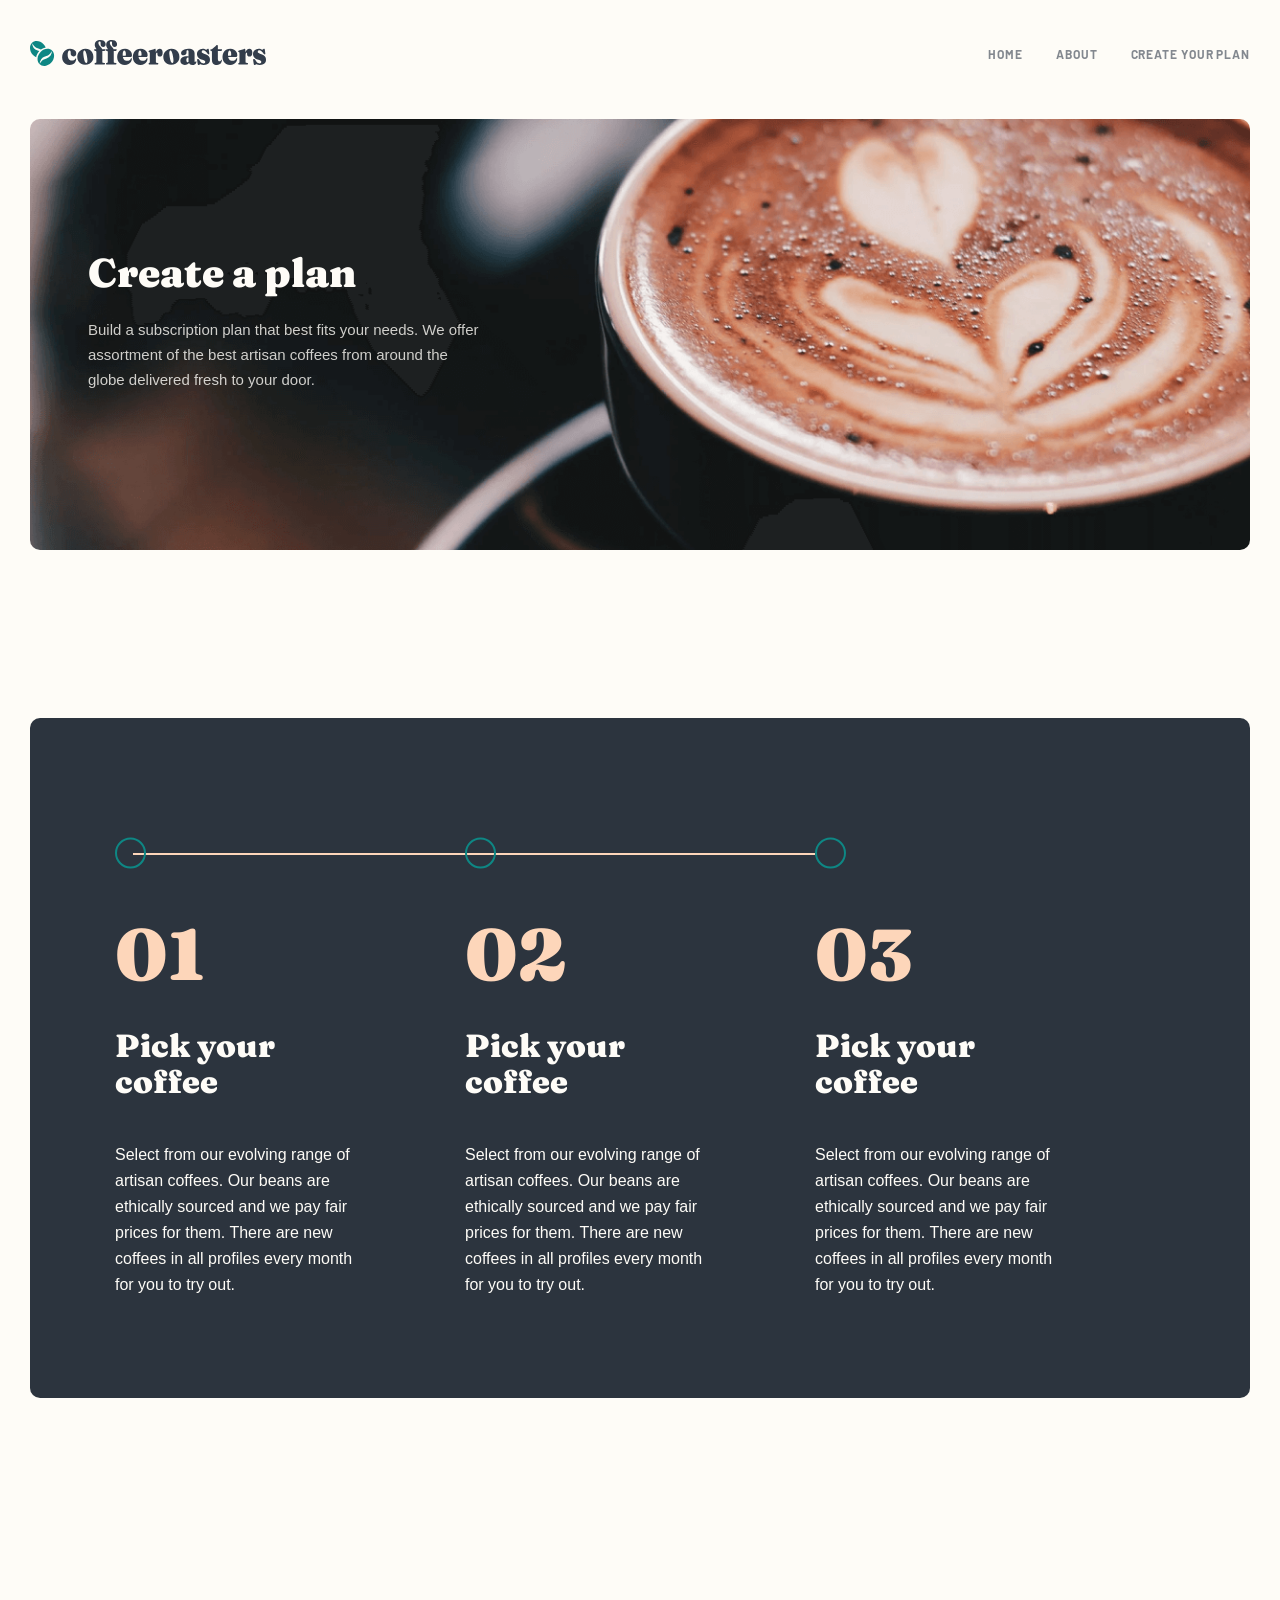
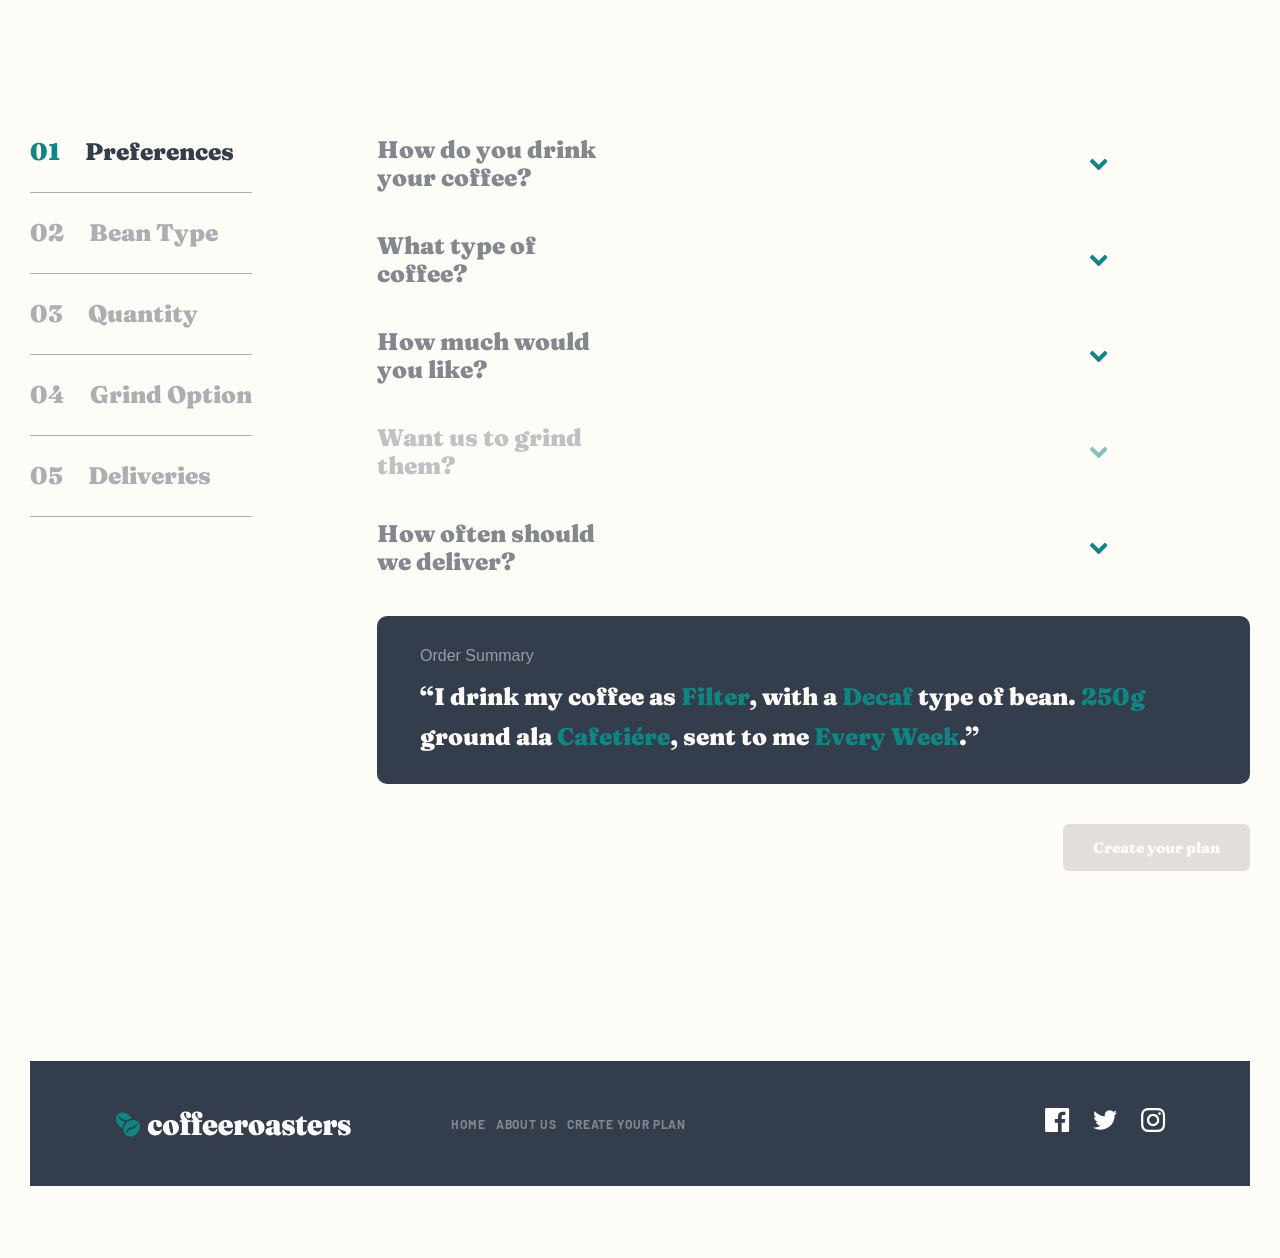
==== plan.html @ 24f2bb5c "coffee-roaster finished" ====
<!DOCTYPE html>
<html class="page" lang="en">

<head>
  <meta charset="UTF-8">
  <meta http-equiv="X-UA-Compatible" content="IE=edge">
  <meta name="viewport" content="width=device-width, initial-scale=1.0">
  <title>Create your plan | CoffeRoaster</title>
  <link rel="stylesheet" href="css/normalize.min.css">
  <link rel="stylesheet" href="css/styles.css">
</head>

<body class="page__body">
  <div class="page__container container">

    <!-- SITE-HEADER -->
    <header class="site-header">
      <a class="logo" href="index.html">
        <img class="logo__img" src="img/logo.svg" alt="logo of company" width="163" height="18">
      </a>
      <button class="site-header__toggler js-site-header-toggler" type="button" aria-label="navbar toggler"></button>
      <nav class="sitenav">
        <ul class="sitenav__list">
          <li class="sitenav__item">
            <a class="sitenav__link" href="index.html">home</a>
          </li>
          <li class="sitenav__item">
            <a class="sitenav__link" href="about.html">about</a>
          </li>
          <li class="sitenav__item">
            <a class="sitenav__link" href="plan.html">create your plan</a>
          </li>
        </ul>
      </nav>
    </header>

    <main class="site-content">
      <!-- HERO SECTION -->
      <div class="hero plan-hero">
        <div class="hero__inner plan-hero__inner">
          <h1 class="hero__heading ">Create a plan</h1>
          <p class="hero__info">Build a subscription plan that best fits your needs. We offer assortment of the best artisan coffees from around the globe delivered fresh to your door.</p>
        </div>
      </div>
      <!-- WORK PROCESS -->
      <div class="work-process work-process__plan">
        <ul class="work-process__list work-process__list--plan">
          <li class="work-process__item step-process work-process__plan--item">
            <div class="step-process__box">
              <h3 class="step-process__heading work-process__plan--heading">Pick your <br class="step-process__br"> coffee</h3>
              <p class="step-process__info work-process__plan--info">Select from our evolving range of artisan coffees.
                Our beans are ethically sourced and we pay fair prices for them. There are new coffees in all profiles
                every month for you to try out.</p>
            </div>
          </li>
          <li class="work-process__item step-process work-process__plan--item">
            <div class="step-process__box">
              <h3 class="step-process__heading work-process__plan--heading ">Pick your <br class="step-process__br"> coffee</h3>
              <p class="step-process__info work-process__plan--info">Select from our evolving range of artisan coffees. Our
                beans are ethically sourced and we pay fair prices for them. There are new coffees in all profiles every
                month for you to try out.</p>
            </div>
          </li>
          <li class="work-process__item step-process work-process__plan--item">
            <div class="step-process__box">
              <h3 class="step-process__heading work-process__plan--heading">Pick your <br class="step-process__br"> coffee</h3>
              <p class="step-process__info work-process__plan--info">Select from our evolving range of artisan coffees. Our
                beans are ethically sourced and we pay fair prices for them. There are new coffees in all profiles every
                month for you to try out.</p>
            </div>
          </li>
        </ul>
      </div>

      <!-- SECTION ORDER -->
      <section class="order">
        <h2 class="visually-hidden">Order coffee</h2>
        <section class="order-nav">
          <ol class="order-nav__list">
            <li class="order-nav__item order-nav__item--active">
              <a class="order-nav__link " href="#">Preferences</a>
            </li>
            <li class="order-nav__item ">
              <a class="order-nav__link" href="#">Bean Type</a>
            </li>
            <li class="order-nav__item ">
              <a class="order-nav__link" href="#">Quantity</a>
            </li>
            <li class="order-nav__item ">
              <a class="order-nav__link" href="#">Grind Option</a>
            </li>
            <li class="order-nav__item ">
              <a class="order-nav__link" href="#">Deliveries</a>
            </li>
          </ol>
        </section>
          <!-- FORM ORDER -->
          <form class="order-form " action="https://echo.htmlacademy.ru" method="POST">
            <!-- order section input radio -->
            <section class="order-section ">
              <div class="order-section-top">
                <h3 class="order-section__heading">How do you drink your coffee?</h3>
                <button class="order-section-toggler " type="button"></button>
              </div>
              <ul class="order-section__list">
                <li class="order-section__item">
                  <label class="order-section__label order__label">
                    <input class="order__input visually-hidden" type="radio" name="How do you drink your coffee?"
                      value="capsule" required>
                    <span class="order__span-control">
                      <span class="order-input__type">Capsule</span>
                      <span class="order-input__type--content">Compatible with Nespresso systems and similar
                        brewers</span>
                    </span>
                  </label>
                </li>

                <li class="order-section__item">
                  <label class="order-section__label order__label">
                    <input class="order__input visually-hidden" type="radio" name="How do you drink your coffee?"
                      value="capsule" required>
                    <span class="order__span-control">
                      <span class="order-input__type">Filter</span>
                      <span class="order-input__type--content">For pour over or drip methods like Aeropress Chemex, and
                        V60</span>
                    </span>
                  </label>
                </li>

                <li class="order-section__item">
                  <label class="order-section__label order__label">
                    <input class="order__input visually-hidden" type="radio" name="How do you drink your coffee?"
                      value="capsule" required>
                    <span class="order__span-control">
                      <span class="order-input__type">Espresso</span>
                      <span class="order-input__type--content">Dense and finely ground beans for an intense, flavorful
                        experience</span>
                    </span>
                  </label>
                </li>
              </ul>
            </section>

            <!-- order section input radio -->
            <section class="order-section js-order-section--active">
              <div class="order-section-top">
                <h3 class="order-section__heading">What type of coffee?</h3>
                <button class="order-section-toggler js-order-section-toggler" type="button"></button>
              </div>
              <ul class="order-section__list">
                <li class="order-section__item">
                  <label class="order-section__label order__label">
                    <input class="order__input visually-hidden" type="radio" name="What type of coffee?"
                      value="single Origin" required>
                    <span class="order__span-control">
                      <span class="order-input__type">Single Origin</span>
                      <span class="order-input__type--content">Distinct, high quality coffee from a specific
                        family-owned farm</span>
                    </span>
                  </label>
                </li>

                <li class="order-section__item">
                  <label class="order-section__label order__label">
                    <input class="order__input visually-hidden" type="radio" name="What type of coffee?"
                      value="single Origin" required>
                    <span class="order__span-control">
                      <span class="order-input__type">Decaf</span>
                      <span class="order-input__type--content">Just like regular coffee, except the caffeine has been
                        removed</span>
                    </span>
                  </label>
                </li>

                <li class="order-section__item">
                  <label class="order-section__label order__label">
                    <input class="order__input visually-hidden" type="radio" name="What type of coffee?"
                      value="single Origin" required>
                    <span class="order__span-control">
                      <span class="order-input__type">Blended</span>
                      <span class="order-input__type--content">Combination of two or three dark roasted beans of organic
                        coffees</span>
                    </span>
                  </label>
                </li>
              </ul>
            </section>

            <!-- order section input radio -->
            <section class="order-section js-order-section--active">
              <div class="order-section-top">
                <h3 class="order-section__heading">How much would you like?</h3>
                <button class="order-section-toggler js-order-section-toggler" type="button"></button>
              </div>
              <ul class="order-section__list">
                <li class="order-section__item">
                  <label class="order-section__label order__label">
                    <input class="order__input visually-hidden" type="radio" name="How much would you like?"
                      value="250g" required>
                    <span class="order__span-control">
                      <span class="order-input__type">250g</span>
                      <span class="order-input__type--content">Perfect for the solo drinker. Yields about 12 delicious
                        cups.</span>
                    </span>
                  </label>
                </li>

                <li class="order-section__item">
                  <label class="order-section__label order__label">
                    <input class="order__input visually-hidden" type="radio" name="How much would you like?"
                      value="500g" required>
                    <span class="order__span-control">
                      <span class="order-input__type">500g</span>
                      <span class="order-input__type--content">Perfect option for a couple. Yields about 40 delectable
                        cups.</span>
                    </span>
                  </label>
                </li>

                <li class="order-section__item">
                  <label class="order-section__label order__label">
                    <input class="order__input visually-hidden" type="radio" name="How much would you like?"
                      value="1000g" required>
                    <span class="order__span-control">
                      <span class="order-input__type">1000g</span>
                      <span class="order-input__type--content">Perfect for offices and events. Yields about 90
                        delightful cups.</span>
                    </span>
                  </label>
                </li>
              </ul>
            </section>
            <!-- order section input radio -->
            <section class="order-section order-section-disabled js-order-section--active">
              <div class="order-section-top">
                <h3 class="order-section__heading">Want us to grind them?</h3>
                <button class="order-section-toggler js-order-section-toggler" type="button" disabled></button>
              </div>
              <ul class="order-section__list">
                <li class="order-section__item">
                  <label class="order-section__label order__label">
                    <input class="order__input visually-hidden" type="radio" name="Want us to grind them?"
                      value="Wholebean" =>
                    <span class="order__span-control">
                      <span class="order-input__type">Wholebean</span>
                      <span class="order-input__type--content">Best choice if you cherish the full sensory
                        experience</span>
                    </span>
                  </label>
                </li>

                <li class="order-section__item">
                  <label class="order-section__label order__label">
                    <input class="order__input visually-hidden" type="radio" name="Want us to grind them?"
                      value="Filter" >
                    <span class="order__span-control">
                      <span class="order-input__type">Filter</span>
                      <span class="order-input__type--content">For drip or pour-over coffee methods such as V60 or
                        Aeropress.</span>
                    </span>
                  </label>
                </li>

                <li class="order-section__item">
                  <label class="order-section__label order__label">
                    <input class="order__input visually-hidden" type="radio" name="Want us to grind them?"
                      value="Cafetiére" >
                    <span class="order__span-control">
                      <span class="order-input__type">Cafetiére</span>
                      <span class="order-input__type--content">Course ground beans specially suited for french press
                        coffee</span>
                    </span>
                  </label>
                </li>
              </ul>
            </section>

            <!-- order section input radio -->
            <section class="order-section js-order-section--active">
              <div class="order-section-top">
                <h3 class="order-section__heading">How often should we deliver?</h3>
                <button class="order-section-toggler js-order-section-toggler" type="button"></button>
              </div>
              <ul class="order-section__list">
                <li class="order-section__item">
                  <label class="order-section__label order__label">
                    <input class="order__input visually-hidden" type="radio" name="How often should deliver?"
                      value="Every week" required>
                    <span class="order__span-control">
                      <span class="order-input__type">Every week</span>
                      <span class="order-input__type--content">$7.20 per shipment. Includes free first-class
                        shipping.</span>
                    </span>
                  </label>
                </li>

                <li class="order-section__item">
                  <label class="order-section__label order__label">
                    <input class="order__input visually-hidden" type="radio" name="How often should deliver?"
                      value="Every 2 weeks" required>
                    <span class="order__span-control">
                      <span class="order-input__type">Every 2 weeks</span>
                      <span class="order-input__type--content">$9.60 per shipment. Includes free priority
                        shipping.</span>
                    </span>
                  </label>
                </li>

                <li class="order-section__item">
                  <label class="order-section__label order__label">
                    <input class="order__input visually-hidden" type="radio" name="How often should deliver?"
                      value="Every month" required>
                    <span class="order__span-control">
                      <span class="order-input__type">Every month</span>
                      <span class="order-input__type--content">$12.00 per shipment. Includes free priority
                        shipping.</span>
                    </span>
                  </label>
                </li>
              </ul>
            </section>

            <div class="order-summary">
              <p class="order-summarry-text">Order Summary</p>
              <q class="order-summary__content">I drink my coffee as <span>Filter</span>, with a <span>Decaf</span> type
                of bean. <span>250g</span> ground ala <span>Cafetiére</span>, sent to me <span>Every Week</span>.</q>
            </div>

            <div class="order-submit-box">
              <button class="btn btn--primary" type="submit">Create your plan</button>
            </div>
          </form>


      </section>

    </main>

    <!-- FOOTER -->
    <footer class="footer">
      <div class="footer__wrapper">
        <a href="index.html" class="footer__logo logo">
          <img class="logo__img" src="img/logo-white.svg" width="217" height="24" alt="logo of company">
        </a>
        <ul class="footer__list">
          <li class="footer__item">
            <a class="footer__link" href="index.html">home</a>
          </li>
          <li class="footer__item">
            <a class="footer__link" href="about.html">about us</a>
          </li>
          <li class="footer__item">
            <a class="footer__link" href="plan.html">create your plan</a>
          </li>
        </ul>

        <ul class="sc sc__list">
          <li class="sc__item">
            <a class="sc__link sc--facebook" href="#" target="_blank">
              <svg width="25" height="24" fill="currentColor" xmlns="http://www.w3.org/2000/svg">
                <path
                d="M22.7752 0h-21.35C.6932 0 .1002.593.1002 1.325v21.351c0 .731.593 1.324 1.325 1.324h11.495v-9.294h-3.128v-3.622h3.128V8.413c0-3.1 1.893-4.788 4.659-4.788 1.325 0 2.463.099 2.795.143v3.24l-1.918.001c-1.504 0-1.795.715-1.795 1.763v2.313h3.587l-.467 3.622h-3.12V24h6.116c.73 0 1.323-.593 1.323-1.325V1.325c0-.732-.593-1.325-1.325-1.325z" />
              </svg>
            </a>
          </li>
          <li class="sc__item">
            <a class="sc__link sc--twitter" href="#" target="_blank">
              <svg width="25" height="20" fill="currentColor" xmlns="http://www.w3.org/2000/svg">
                <path
                d="M24.1002 2.557c-.883.392-1.832.656-2.828.775 1.017-.609 1.798-1.574 2.165-2.724-.951.564-2.005.974-3.127 1.195a4.9156 4.9156 0 00-3.594-1.555c-3.179 0-5.515 2.966-4.797 6.045-4.091-.205-7.719-2.165-10.148-5.144-1.29 2.213-.669 5.108 1.523 6.574a4.903 4.903 0 01-2.229-.616c-.054 2.281 1.581 4.415 3.949 4.89-.693.188-1.452.232-2.224.084.626 1.956 2.444 3.379 4.6 3.419-2.07 1.623-4.678 2.348-7.29 2.04 2.179 1.397 4.768 2.212 7.548 2.212 9.142 0 14.307-7.721 13.995-14.646.962-.695 1.797-1.562 2.457-2.549z" />
              </svg>
            </a>
          </li>
          <li class="sc__item">
            <a class="sc__link sc--instagram" href="#" target="_blank">
              <svg width="25" height="24" fill="currentColor" xmlns="http://www.w3.org/2000/svg">
                <path fill-rule="evenodd" clip-rule="evenodd"
                d="M12.1002 0c-3.259 0-3.667.014-4.947.072-4.358.2-6.78 2.618-6.98 6.98C.1142 8.333.1002 8.741.1002 12c0 3.259.014 3.668.072 4.948.2 4.358 2.618 6.78 6.98 6.98 1.281.058 1.689.072 4.948.072 3.259 0 3.668-.014 4.948-.072 4.354-.2 6.782-2.618 6.979-6.98.059-1.28.073-1.689.073-4.948 0-3.259-.014-3.667-.072-4.947-.196-4.354-2.617-6.78-6.979-6.98-1.281-.059-1.69-.073-4.949-.073zm0 2.163c3.204 0 3.584.012 4.85.07 3.252.148 4.771 1.691 4.919 4.919.058 1.265.069 1.645.069 4.849 0 3.205-.012 3.584-.069 4.849-.149 3.225-1.664 4.771-4.919 4.919-1.266.058-1.644.07-4.85.07-3.204 0-3.584-.012-4.849-.07-3.26-.149-4.771-1.699-4.919-4.92-.058-1.265-.07-1.644-.07-4.849 0-3.204.013-3.583.07-4.849.149-3.227 1.664-4.771 4.919-4.919 1.266-.057 1.645-.069 4.849-.069zM5.9382 12c0-3.403 2.759-6.162 6.162-6.162s6.162 2.759 6.162 6.162c0 3.404-2.759 6.163-6.162 6.163s-6.162-2.76-6.162-6.163zm6.162 4c-2.209 0-4-1.79-4-4 0-2.209 1.791-4 4-4s4 1.791 4 4c0 2.21-1.791 4-4 4zm4.965-10.405c0-.795.645-1.44 1.441-1.44.795 0 1.439.645 1.439 1.44 0 .795-.644 1.44-1.439 1.44-.796 0-1.441-.645-1.441-1.44z" />
              </svg>
            </a>
          </li>
        </ul>

      </div>
    </footer>
  </div>

  <script src="js/main.js"></script>
</body>

</html>
---- css/styles.css ----
:root {
  --dark-cyan: #0E8784;
  --dark-grey-blue: #333D4B;
  --pale-orange: #FDD6BA;
  --light-grey-bg: #FEFCF7;
  --grey: #83888F;
  --main-font: "Barlow", "Arial", sans-serif;
  --secondary-font: "Fraunces", "Times New Roman", serif;
}

/* FONTS */
@font-face {
  font-family: "Barlow";
  src: url("../fonts/Barlow-Regular.woff2") format("woff2"),
  url("../fonts/Barlow-Regular.woff") format("woff");
  font-weight: normal;
  font-style: normal;
  font-display: swap;
}

@font-face {
  font-family: "Fraunces";
  src: url("../fonts/Fraunces9pt-Black.woff2") format("woff2"),
  url("../fonts/Fraunces9pt-Black.woff") format("woff");
  font-weight: 900;
  font-style: normal;
  font-display: swap;
}

@font-face {
  font-family: "Barlow";
  src: url("../fonts/Barlow-Bold.woff2") format("woff2"),
  url("../fonts/Barlow-Bold.woff") format("woff");
  font-weight: bold;
  font-style: normal;
  font-display: swap;
}

/* GENERAL */
html {
  box-sizing: border-box;
  height: 100%;
  scroll-behavior: smooth;
}

/* PAGE */

.page__container{
  flex-grow: 1;
  display: flex;
  flex-direction: column;
}


*,
*::before,
*::after {
  box-sizing: inherit;
}

body {
  display: flex;
  flex-direction: column;
  height: 100%;
  padding: 0;
  margin: 0;
  font-size: 15px;
  line-height: 25px;
  font-family: "Arial", sans-serif;
  background-color: var(--light-grey-bg);
}

img {
  max-width: 100%;
  height: auto;
}

.visually-hidden {
  position: absolute;
  width: 1px;
  height: 1px;
  margin: -1px;
  border: 0;
  padding: 0;
  clip: rect(0 0 0 0);
  overflow: hidden;
}


/* REUSABLE */
.btn {
  display: inline-block;
  padding: 15px 30px;
  border-radius: 6px;
  text-decoration: none;
  font-family: var(--secondary-font);
  transition: background-color 0.3s ease, opacity 0.3s ease;
  white-space: nowrap;
  border: none;
}

.btn--primary {
  background-color: var(--dark-cyan);
  color: var(--light-grey-bg);
}

.btn--primary:hover {
  background-color: #66D2CF;
}

.btn--primary:active {
  opacity: 0.6;
}

.btn--disabled {
  background-color: #E2DEDB;
}


/* CONTAINER */
.container {
  width: 100%;
  max-width: 1340px;
  padding-left: 24px;
  padding-right: 24px;
  margin-left: auto;
  margin-right: auto;

}

/* SITE-HEADER */
.site-header {
  position: relative;
  padding-top: 32px;
  padding-bottom: 40px;
  display: flex;
  justify-content: space-between;
}

.logo {
  display: inline-block;
  text-decoration: none;
  transition: opacity 0.3s ease;
  cursor: pointer;
}

.logo:hover{
  opacity: 0.8;
}

.logo:active{
  opacity: 0.6;
}

.logo__img {
  display: block;
}

.site-header__toggler {
  width: 16px;
  height: 15px;
  border: none;
  padding: 0;
  cursor: pointer;
  background-position: center center;
  background-color: transparent;
  background-image: url("../img/navbar-icon.svg");
  background-repeat: no-repeat;
}

.sitenav {
  position: absolute;
  top: 100%;
  left: -24px;
  right: -24px;
  height: calc(100vh - 90px);
  padding: 40px 24px;
  text-align: center;
  transform: translateY(-1200px);
  background-image: linear-gradient(0deg, rgba(254, 252, 247, 0.504981) 0%, #FEFCF7 55.94%);
  font-family: var(--secondary-font);
  transition: transform 0.6s ease;
  overflow: auto;
}

.site-header--open .site-header__toggler {
  background-image: url("../img/cancel-nav-icon.svg");
  background-repeat: no-repeat;
}

.site-header--open .sitenav {
  transform: translateY(0);
}

.sitenav__list {
  margin: 0;
  padding: 0;
  list-style: none;
}

.sitenav__item:not(:last-child) {
  margin-bottom: 32px;
}

.sitenav__link {
  text-decoration: none;
  text-transform: capitalize;
  color: var(--dark-grey-blue);
  transition: color 0.3s ease, opacity 0.3s ease;
}

.sitenav__link:hover{
  color: var(--dark-grey-blue);
}

.sitenav__link:active{
  opacity: 0.6;
}

/* SITE-CONTENT */
.site-content {
  flex-grow: 1;
}



/* HERO */
.hero {
  padding: 100px 24px;
  background-repeat: no-repeat;
  background-size: cover;
  background-position: center center;
  border-radius: 10px;
  color: white;
}

.index-hero{
  background-image: url("../img/mobile-hero-bg.jpg");

}

.hero__inner {
  text-align: center;
}

.hero__heading {
  margin-top: 0;
  margin-bottom: 24px;
  font-weight: 900;
  font-size: 35px;
  line-height: 40px;
  color: var(--light-grey-bg);
  font-family: var(--secondary-font);
}

.hero__info {
  margin-bottom: 40px;
  font-weight: normal;
  font-size: 15px;
  line-height: 25px;
  text-align: center;
  color: var(--light-grey-bg);
  opacity: 0.8;
}

.hero__info{
  margin-top: 0;
  margin-bottom: 24px;
}


/* COLLECTION */

.collection{
 padding-top: 120px;
 padding-bottom: 120px;
}

.collection__heading{
  margin-top: 0;
  margin-bottom: 13px;
  font-weight: 900;
  font-size: 40px;
  line-height: 72px;
  text-align: center;
  color: var(--grey);
  background-image: linear-gradient(180deg, rgba(254, 252, 247, 0.0001) 0%, #FEFCF7 100%);
  background-color: #83888f;
  -webkit-background-clip: text;
  -webkit-text-fill-color: transparent;
  -moz-background-clip: text;
  -moz-text-fill-color: transparent;

}

.collection__list {
  margin: 0;
  padding: 0;
  list-style: none;
}

.collection__item {
  width: 282px;
  margin-left: auto;
  margin-right: auto;
  display: flex;
  flex-direction: column;
  align-items: center;
  justify-content: center;
  text-align: center;
}

.collection__item:not(:last-child){
  margin-bottom: 48px;
}

.coffee__img{
  margin-bottom: 24px;
}

.coffee__heading {
  margin-top: 0;
  margin-bottom: 16px;
  font-family: var(--secondary-font);
  color: var(--dark-grey-blue);
  font-weight: 900;
  font-size: 24px;
  line-height: 32px;
}

.coffee__info {
  margin:0;
  font-weight: normal;
  font-size: 15px;
  line-height: 25px;
}

.features {
}

.features-top {
  position: relative;
  padding: 64px 24px 24px;
  border-radius: 10px 10px 0 0;
  background-color: var(--dark-grey-blue);
  color: var(--light-grey-bg);
  text-align: center;
}

.features-top::after{
  content: '';
  position: absolute;
  top: 100%;
  left: 0;
  right: 0;
  height: 630px;
  background-color: #282F38;
  z-index: -1;
  border-radius: 0 0 10px 10px;

}

.features__heading {
  margin-top: 0;
  margin-bottom: 24px;
  font-family: var(--secondary-font);
  font-size: 28px;
  line-height: 1;


}

.features__info {
  margin-top: 0;
  margin-bottom: 0;
  font-weight: normal;
  color: var(--light-grey-bg);
}

.features__list {
  margin: 0;
  padding: 36px 24px 0;
  display: flex;
  flex-direction: column;
  list-style: none;
}

.features__item {
  border-radius: 8px;
  padding: 72px 12px 50px;
  position: relative;
  text-align: center;

}
.features__item:not(:last-child){
  margin-bottom: 24px;
}

.features__item::before{
  flex-shrink: 0;
  margin-bottom: 56px;
  content: '';
  width: 72px;
  height: 72px;
  background-repeat: no-repeat;
  display: block;
}

.features__item--quality::before {
  background-image: url("../img/feature-quality.svg");
}

.features__item--benefits::before {
  background-image: url("../img/feature-benefits.svg");
}

.features__item--shipping::before {
  background-image: url("../img/feature-shipping.svg");
}


.features__item:not(:last-child){
  margin-bottom: 24px;
}

.item-feature {
  display: flex;
  flex-direction: column;
  align-items: center;
  text-align: center;
  background-color: var(--dark-cyan);
  color: var(--light-grey-bg);
}

.item-feature__heading {
  margin-top: 0;
  margin-bottom: 24px;
  font-weight: 900;
  font-size: 24px;
  line-height: 32px;
  font-family: var(--secondary-font);
}

.item-feature__info {
  margin:0;
  padding-left: 20px;
  padding-right: 20px;
}

/* WORK PROCESS */
.work-process {
  padding-top: 120px;
  padding-bottom: 120px;
}

.work-process__heading {
  margin-top: 0;
  margin-bottom: 80px;
  font-weight: 900;
  font-size: 24px;
  line-height: 32px;
  font-family: var(--secondary-font);
  color: var(--grey);
  text-align: center;
}

.work-process__list {
  margin: 0;
  padding: 0;
  list-style: none;
  display: flex;
  flex-direction: column;
  counter-reset: steps;
}

.work-process__item {
  counter-increment: steps;
}

.work-process__item:not(:last-child) {
  margin-bottom: 56px;
}

.step-process {
  display: flex;
  flex-direction: column;
  align-items: center;
  text-align: center;
}

.step-process__box::before {
  content: '';
  display: block;
  margin-bottom: 24px;
  content: '0'counter(steps);
  font-weight: 900;
  font-size: 72px;
  line-height: 72px;
  color: var(--pale-orange);
  font-family: var(--secondary-font);
}

.step-process__heading {
  margin-top: 0;
  margin-bottom: 24px;
  font-weight: 900;
  font-size: 28px;
  line-height: 32px;
  font-family: var(--secondary-font);
  color: var(--dark-grey-blue);
}

.step-process__br {
  display: none;
}

.step-process__info {
  margin: 0;
  color: var(--dark-grey-blue);
}

.btn-work--process{
  margin-top: 64px;
}

/* FOOTER */

.footer {
  padding-top: 20px;
  padding-bottom: 72px;

}

.footer__wrapper {
  padding: 55px;
  background-color: var(--dark-grey-blue);
  display: flex;
  flex-direction: column;
  align-items: center;
}

.footer__logo {
  display: flex;
  margin-bottom: 48px;
  cursor: pointer;
}

.footer__logo:hover{
  opacity: 0.8;
}

.footer__logo:active{
  opacity: 0.6;
}
.logo__img {
  display: block;
}



.footer__list {
  margin: 0;
  padding: 0;
  margin-bottom: 50px;
  list-style: none;
  text-align: center;

}

.footer__item:not(:last-child){
  margin-bottom: 24px;
}


.footer__link{
  font-family: Barlow;
  font-style: normal;
  font-weight: bold;
  font-size: 12px;
  line-height: 15px;
  font-size: 12px;
  line-height: 15px;
  letter-spacing: 0.9px;
  text-transform: uppercase;
  color: var(--grey);
  text-decoration: none;
  transition: color 0.3s ease, opacity 0.3s ease;
}

.footer__link:hover{
  color: white;
}

.footer__link:active{
  opacity: 0.6;
}

.sc {

}

.sc__list {
  margin: 0;
  padding: 0;
  list-style: none;
  display: flex;
}

.sc__item:not(:last-child) {
  margin-right: 24px;
}

.sc__link {
  width: 24px;
  height: 24px;
  display: inline-block;
  background-repeat: no-repeat;
  background-position: center center;
  color: #fff;
  transition: color 0.3s ease, opacity 0.6s ease;
}

.sc__link:hover{
  color: var(--pale-orange);
}

.sc__link:active{
  opacity: 0.6;
}


/* ------- ---------------- */

/* ABOUT US */
.about-hero{
  background-image: url("../img/about-us-bg.png");
  background-repeat: no-repeat;
  background-size: cover;
  padding: 115px 24px 85px;
  border-radius: 10px;

}

.about-hero__inner {
  color: var(--light-grey-bg);
  text-align: center;
}

.about-hero__heading {
  margin-top: 0;
  margin-bottom: 24px;
  font-family: var(--secondary-font);
  font-weight: 900;
  font-size: 28px;
  line-height: 28px;
}

.about-hero__info {
  margin: 0;
  color: var(--light-grey-bg);
  opacity: 0.8;
}

  /* COMMITMENT */
  .commitnent {
    padding-top: 48px;
    padding-bottom: 200px;

  }

  .commitment__wrapper {
    text-align: center;
  }

  .commitment__img {
    border-radius: 10px;
    margin-bottom: 48px;
  }

  .commitment__inner {}

  .commitment__heading {
    margin-top: 0;
    margin-bottom: 30px;
    font-weight: 900;
    font-family: var(--secondary-font);
    font-size: 32px;
    line-height: 48px;
    color: var(--dark-grey-blue);
  }

  .commitment__info {
    margin-top: 0;
    margin-bottom: 0;
    color: var(--dark-grey-blue);
    opacity: 0.8;
  }

  /* QUALITY SECTION */
  .quality {
    position: relative;
    z-index: 1;
    padding: 142px 24px 60px;
    background-color: var(--dark-grey-blue);
    border-radius: 10px;
  }

  .quality::before {
    content: '';
    display: block;
    z-index: 1;
    position: absolute;
    top: 0%;
    left: 50%;
    transform: translate(-50%,-50%);
    border-radius: 12px;
    width: 280px;
    height: 156px;
    background-image: url("../img/quality-coffee.jpg");
  }


  .quality__wrapper {
    color: var(--light-grey-bg);
    text-align: center;
  }
  .quality__heading {
    margin-top: 0;
    margin-bottom: 24px;
    font-weight: 900;
    font-family: var(--secondary-font);
    font-size: 28px;
    line-height: 28px;
  }

  .quality__info {
    margin: 0;
    font-weight: normal;
    font-size: 15px;
    line-height: 25px;
    opacity: 0.8;
  }

  .offices {
    padding-top: 120px;
    padding-bottom: 120px;
  }

  .offices__heading {
    margin-top: 0;
    margin-bottom: 72px;
    font-weight: 900;
    font-size: 24px;
    line-height: 32px;
    color: var(--grey);
    text-align: center;
    font-family: var(--secondary-font);
  }

  .offices__list {
    margin: 0;
    padding: 0;
    list-style: none;
  }

  .offices__item:not(:last-child) {
    margin-bottom: 80px;
  }

  .offices__item::before{
    content: '';
    width: 50px;
    height: 50px;
    margin-bottom: 48px;
    background-repeat: no-repeat;
    background-size: contain;
    background-position: center center;
    display: block;
  }

  .item-office--uk::before{
    background-image: url("../img/flag-united-kingdom.svg");
  }

  .item-office--canada::before{
    background-image: url("../img/canada-flag.svg");
  }

  .item-office--au::before{
    background-image: url("../img/australia-flag.svg");
  }

  .item-office {
    display: flex;
    align-items: center;
    flex-direction: column;
  }

  .item-office__heading{
    margin-top: 0;
    margin-bottom: 22px;
    font-weight: 900;
    font-size: 28px;
    line-height: 36px;
    font-family: var(--secondary-font);
  }

  .item-office__address {
    font-style: normal;
    font-weight: normal;
    font-size: 16px;
    line-height: 26px;
    margin-top: 0;
    margin-bottom: 0;
    color: var(--dark-grey-blue);
    text-align: center;

  }

  .item-office__tel{
    text-decoration: none;
    display: block;
    color: var(--dark-grey-blue);
  }

  /*  ===================  PLAN PAGE =========== */
  .plan-hero{
    background-image: url("../img/plan-hero-bg.jpg");
  }

  /* PLAN LIST */

  .work-process{
  }

  .work-process__plan{

  }

  .work-process__list--plan {
    padding:80px 24px;
    border-radius: 10px;
    background-color: #2C343E;
    margin-left: -24px;
    margin-right: -24px;
  }
  .work-process__plan--item{
    color: var(--light-grey-bg);
  }

  .work-process__plan--heading{
    color: var(--light-grey-bg);
  }
  .work-process__plan--info{
    color: var(--light-grey-bg);
  }




  /* ===============    MOBILE ORDER     =================== */
  .order {
    padding-top: 120px;
    padding-bottom: 120px;
  }


  .order-nav {
    display: none;
  }

  .order-nav__list {
    margin: 0;
    padding: 0;
    list-style: none;
  }

  .order-form {

  }

  .order-section {

  }

  .order-section-top {
    position: relative;
    display: flex;
    justify-content: space-between;
    align-items: center;
    margin-bottom: 32px;
  }

   .order-section__heading {
     margin: 0;
     width: 240px;
     font-weight: 900;
     font-size: 24px;
     line-height: 28px;
     font-family: var(--secondary-font);
     color: var(--grey);
   }


   .order-section-toggler::before{
    content: '';
    position: absolute;
    left: 0;
    right: 0;
    top: 0;
    right: 0;
    width: 100%;
    height: 100%;

  }

   .order-section-toggler {
     width: 18px;
     height: 12px;
     border: none;
     background-color: transparent;
     background-repeat: no-repeat;
     background-image: url("../img/arrow-down.svg");
     cursor: pointer;
   }



  .order-section__list {
    margin: 0;
    padding: 0;
    list-style: none;
    display: none;
  }


  .order-section--active .order-section__list {
    display: flex;
    flex-direction: column;
    margin-bottom: 110px;
  }

  .order-section--active .order-section-toggler{
    background-image: url("../img/up-arrow.svg");
  }

  .order-section__item{
    margin-bottom: 20px;
  }

  .order__input:checked ~ .order__span-control {
    background-color: var(--dark-cyan);
    color: var(--light-grey-bg);
  }

  .order__span-control {
    width: 100%;
  }




  .order__span-control {
    display: inline-block;
    padding: 25px;
    border-radius: 8px;
    background-color: #F4F1EB;
    color: var(--dark-grey-blue);
  }

  .order-input__type {
    display: block;
    margin-bottom: 8px;
    font-family: var(--secondary-font);
    font-weight: 900;
    font-size: 24px;
    line-height: 32px;
  }

  .order-input__type--content {
    font-weight: normal;
    font-size: 16px;
    line-height: 26px;
  }


  .order-summary {
    margin-bottom: 56px;
    padding: 32px 24px;
    border-radius: 10px;
    background-color: var(--dark-grey-blue);
    color: var(--light-grey-bg);

  }

  .order-summarry-text {
    margin-top: 0;
    margin-bottom: 8px;
    opacity: 0.5;
    font-size: 16px;
    line-height: 26px;
  }

  .order-summary__content {
    margin: 0;
    font-weight: 900;
    font-size: 24px;
    line-height: 40px;
    font-family: var(--secondary-font);
  }

  .order-summary__content span {
    color: var(--dark-cyan);
  }

  .order-submit-box {
    text-align: center;
  }


  .order-section-disabled{
    opacity: 0.5;
  }


@media  only screen and (min-width: 540px) {
  .hero{
    background-position: center top;
  }

  .collection__item{
    display: flex;
    flex-direction: row;
    width: 80%;
    margin-left: auto;
    margin-right: auto;
    text-align: left;
  }

  .coffee__inner{
    width: 270px;
  }

  .coffee__img{
    margin-bottom: 0;
    margin-right: 35px;
  }
}

@media only screen and (min-width: 768px){
  /* TABLET */
  .container{
    padding-left: 40px;
    padding-right: 40px;
  }

  /* SITE-HEADER */

  .site-header {
    position: relative;
    padding-top: 40px;
    padding-bottom: 53px;
    display: flex;
    justify-content: space-between;
    align-items: center;
  }



  .logo {
    display: inline-block;
    text-decoration: none;
  }

  .logo__img {
    display: block;
    width: 236px;
    height: 26px;
  }

  .site-header__toggler {
    display: none;

  }

  .sitenav {
    position: static;
    display: flex;
    align-items: center;
    top: 0%;
    left: 0;
    right: 0;
    padding: 0;
    height: auto;
    text-align: center;
    transform: translateY(0px);
    background-image: linear-gradient(0deg, rgba(254, 252, 247, 0.504981) 0%, #FEFCF7 55.94%);
    font-family: var(--main-font);
    transition: transform 0s ease;
    overflow: visible;
  }

  .sitenav__list {
    display: flex;
    margin: 0;
    padding: 0;
    list-style: none;
  }

  .sitenav__item:not(:last-child) {
    margin-bottom: 0px;
    margin-right: 33px;
  }

  .sitenav__link {
    text-decoration: none;
    text-transform: capitalize;
    color: var(--grey);
    font-weight: bold;
    font-size: 12px;
    line-height: 15px;
    letter-spacing: 0.9px;
    text-transform: uppercase;
  }

  /* TABLET HERO  */
  .hero {
    padding: 104px 58px;
    background-image: url("../img/hero-bg-tablet.jpg");
    background-repeat: no-repeat;
    border-radius: 10px;
    color: white;
  }

  .hero__inner {
    width: 400px;
    text-align: left;
  }

  .hero__heading {
    margin-top: 0;
    width:  330px;
    margin-bottom: 24px;
    font-weight: 900;
    font-size: 40px;
    line-height: 40px;
    color: var(--light-grey-bg);
    font-family: var(--secondary-font);
  }

  .hero__info {
    margin-bottom: 40px;
    font-weight: normal;
    font-size: 15px;
    line-height: 25px;
    text-align: left;
    color: var(--light-grey-bg);
    opacity: 0.8;
  }

  .hero__info {
    margin-top: 0;
    margin-bottom: 24px;
  }

  /* COLLECTION */

  .collection {
    padding-top: 120px;
    padding-bottom: 120px;
  }

  .collection__heading {
    width: 100%;
    margin-top: 0;
    margin-bottom: 13px;
    font-family: var(--secondary-font);
    font-size: 86px;
    line-height: 72px;
    white-space: nowrap;
    margin-bottom: -30px;

  }

  .collection__list {
    margin: 0;
    padding: 0;
    margin-left: auto;
    margin-right: auto;
    list-style: none;
  }

  .collection__item {
    width: 573px;
    margin-left: auto;
    margin-right: auto;
    display: flex;
    flex-direction: row;
    align-items: center;
    justify-content: center;
    text-align: left;
  }

  .collection__item:not(:last-child) {
    margin-bottom: 32px;
  }

  .coffee__img {
    width: 255px;
    height: 193px;
    margin-bottom: 0px;
    margin-right: 36px;

  }

  .coffee__heading {
    margin-top: 0;
    margin-bottom: 24px;
    font-family: var(--secondary-font);
    color: var(--dark-grey-blue);
    font-weight: 900;
    font-size: 24px;
    line-height: 32px;
  }

  .coffee__info {
    margin: 0;
    font-size: 15px;
    line-height: 25px;
  }

  /* FEATURE */


  .features-top{
    padding-top: 56px 74px 34px;
  }

  .features-top::after{
    background-color: var(--dark-grey-blue);
    height: 334px;
  }

  .features__list{
    flex-direction: column;
  }

  .features__item {
    padding: 40px 48px 40px 70px;
    flex-direction: row;
    align-items: center;
    text-align: left;
  }

   .features__item::before{
     margin: 0;
     margin-right: 55px;
   }


  .item-feature {
    text-align: left;
  }

  .item-feature__box {
    text-align: left;
  }

  .item-feature__heading{
    margin-bottom: 16px;
  }

  .item-feature__info{
    padding: 0;
  }


  /* WORKING PROCESS TABLET */
   /* WORK PROCESS */
   .work-process {
     padding-top: 144px;
     padding-bottom: 144px;

   }

   .work-process__heading {
     margin-bottom: 120px;
     text-align: left;
   }

   .work-process__list {
     flex-direction: row;
   }

   .work-process__item {
     flex-grow: 1;
     position: relative;
   }

   .work-process__item:not(:last-child) {
     padding-right: 10px;
   }

   .work-process__item:not(:last-child):before {
     content: '';
     position: absolute;
     top: -65px;
     left: 0;
     right: 0;
     height: 2px;
     background-color: var(--pale-orange);
     display: block;
     z-index: 1;
   }

   .work-process__item {
     padding-right: 10px;
   }

   .work-process__item::after {
     content: '';
     position: absolute;
     top: -65px;
     left: 0;
     transform: translateY(-50%);
     width: 31px;
     height: 31px;
     z-index: 1;
     background-color: var(--light-grey-bg);
     border: 2px solid var(--dark-cyan);
     border-radius: 50%;

   }

   .step-process {
     text-align: left;
   }

   .step-process__br {
     display: block;
   }


  /* FOOTER TABLET */
  .footer{

  }

  .footer__wrapper{
    padding: 54px 190px 54px 215px;
  }

  .footer__logo{
    margin-bottom: 32px;
  }

  .footer__list{
    display: flex;
    margin-bottom: 65px;
  }


  .footer__item:not(:last-child){
    margin-bottom: 0;
    margin-right: 32px;
  }

  /* -------------------------- ABOUT SECTION TABLET -------------------- */
  .about-hero{
    padding: 120px 60px;
    background-image: url("../img/about-us-bg-tablet.jpg");
  }



  .about-hero__inner{
    text-align: left;
    max-width: 400px;
  }

  /* COMMITMENT TABLET */
  .commitnent{
    padding-top: 144px;
    padding-bottom: 304px;
  }

  .commitment__wrapper{
    display: flex;
    align-items: center;
    text-align: left;
  }

  .commitment__img{
    width: 280px;
    height: 470px;
    flex-shrink: 0;
    margin-right: 70px;
    margin-bottom: 0;
  }
  .commitment__inner{
    width: 340px;

  }

  .commitment__heading{
    margin-bottom: 30px;
  }


  /* QUALITY TABLET */
  .quality{
    padding: 224px 74px 67px;
  }

   .quality::before{
     left: 57px;
     transform: translate(0,0);
     background-image: url("../img/quality-coffee-tablet.png");
     width: 573px;
     height: 320px;

   }


   .quality__heading{
     font-size: 32px;
     line-height: 48px;
   }
   .footer__item{
     text-align: left;
   }
   .footer__item:not(:last-child){
     margin-right: 10px;
   }

   /* OFFICE */
   .offices {
     padding-top: 144px;
     padding-bottom: 144px;
   }

   .offices__heading {
     margin-bottom: 72px;
     text-align: left;
   }

   .offices__list {
     display: flex;
   }

   .item-office{
     align-items: start;
     width: 220px;
   }

   .item-office:not(:last-child){
     margin-right: 10px;
     margin-bottom: 0;
   }

   .item-office__heading{
     font-size: 24px;
     line-height: 36px;
   }

   .item-office__address{
     text-align: left;
   }


   /* ======================= PLAN HERO  ==================*/
   .plan-hero{
     background-image: url("../img/plan-hero-bg-tablet.png");
   }


   /* WORKING PROCESS PLAN TABLET */

   .work-process__list{
    margin-left: -40px;
    margin-right: -40px;
    padding: 180px 40px 95px;
   }

   .work-process__plan--item::after{
    background-color: transparent;
    z-index: 2;
   }

  .work-process__plan--item:nth-child(1)::before {
      left: 5%;
  }

  /*  ============= ORDER SECTION  TABLET=============  */

  .order{
    padding-top: 144px;
    padding-bottom: 144px;
  }

  .order-section-top{
    margin-bottom: 40px;
  }

  .order-section--active .order-section__list{
    flex-direction: row;
  }

  .order-section__list{
    margin-bottom: 100px;
  }

  .order-section__item{
    margin-bottom: 0;
  }

  .order-section__item:not(:last-child){
    margin-right: 10px;
  }

  .order__span-control{
    min-height: 250px;
    padding: 32px 25px;
  }

  .order-summary{
    padding: 27px  43px;
    margin-bottom: 40px;
  }

   @media only screen and (-webkit-min-device-pixel-ratio: 2),
   only screen and (min--moz-device-pixel-ratio: 2),
   only screen and (-o-min-device-pixel-ratio: 2/1),
   only screen and (min-device-pixel-ratio: 2),
   only screen and (min-resolution: 192dpi),
   only screen and (min-resolution: 2dppx) {
     .plan-hero {
       background-image: url('../img/plan-hero-bg-tablet@2x.png');
     }
   }



}

@media only screen and (min-width:1200px){
  .container{
    padding-left: 30px;
    padding-right: 30px;
  }

   /* DESKTOP HERO  */
   .hero {
     padding: 115px 58px;
     background-image: url("../img/hero-bg.jpg");
     background-repeat: no-repeat;
     border-radius: 10px;
     color: white;
   }

   .hero__inner {
     max-width: 400px;
     text-align: left;
   }

   .hero__heading {
     margin-top: 0;
     width: 330px;
     margin-bottom: 24px;
     font-weight: 900;
     font-size: 40px;
     line-height: 40px;
     color: var(--light-grey-bg);
     font-family: var(--secondary-font);
   }

   .hero__info {
     margin-bottom: 40px;
     font-weight: normal;
     font-size: 15px;
     line-height: 25px;
     text-align: left;
     color: var(--light-grey-bg);
     opacity: 0.8;
   }

   .hero__info {
     margin-top: 0;
     margin-bottom: 24px;
   }

   /* DESKTOP COLLECTION */
   .collection {
     padding-top: 135px;
     padding-bottom: 200px;
   }

   .collection__heading {
     width: 100%;
     margin-top: 0;
     margin-bottom: 0px;
     font-family: var(--secondary-font);
     font-weight: 900;
     font-size: 150px;
     line-height: 120px;
     white-space: nowrap;
     margin-bottom: -50px;

   }

   .collection__list {
     margin: 0;
     /* margin-top: 0px; */
     padding: 0;
     margin-left: auto;
     margin-right: auto;
     list-style: none;
     display: flex;
   }

   .collection__item {
     width: 255px;
     margin-left: auto;
     margin-right: auto;
     display: flex;
     flex-direction: column;
     align-items: center;
     justify-content: center;
     text-align: center;
   }

   .collection__item:not(:last-child) {
     margin-bottom: 0px;
     margin-right: 30px;
   }


   .coffee__img {
     width: 255px;
     height: 193px;
     margin-bottom: 70px;
     margin-right: 0px;

   }

   .coffee__heading {
     margin-top: 0;
     margin-bottom: 24px;
     font-family: var(--secondary-font);
     color: var(--dark-grey-blue);
     font-weight: 900;
     font-size: 24px;
     line-height: 32px;
   }

   .coffee__info {
     margin: 0;
     font-size: 16px;
     line-height: 26px;
   }

   /* DESKTOP FEATURE */

   .features {}

   .features-top {
     position: relative;
     padding: 100px 360px 40px;
     border-radius: 10px 10px 0 0;
     background-color: #292F39;
     color: var(--light-grey-bg);
     text-align: center;
   }

   .features-top::after {
     content: '';
     position: absolute;
     top: 100%;
     left: 0;
     right: 0;
     height: 290px;
     z-index: -1;
     border-radius: 0 0 10px 10px;
     background-color: #292F39;

   }

   .features__heading {
     margin-top: 0;
     margin-bottom: 24px;
     font-family: var(--secondary-font);
     font-size: 28px;
     line-height: 1;


   }

   .features__list {
     margin: 0;
     padding: 36px 85px 0;
     display: flex;
     flex-direction: row;
     list-style: none;
   }

   .features__item {
     padding: 72px 47px 50px;
     width: 350px;
     text-align: center;
     margin-bottom: 0px;
     flex-direction: column;
   }

   .features__item::before{
     margin-bottom: 56px;
     margin-right: 0;
   }

    .features__item:not(:last-child){
      margin-right: 30px;
      margin-bottom: 0;
    }
   .item-feature__box{
     text-align: center;
   }


/* WORK-PROCESS */

   .work-process{
     padding-left: 85px;
     padding-right: 85px;
   }

  .work-process__item:not(:last-child) {
    padding-right: 95px;
    margin-bottom: 0;
  }


  .work-process__item {
    width: 285px;
    padding-right: 95px;
  }

  .step-process__box::before {
    margin-bottom: 38px;
  }

  .step-process__heading {
    margin-bottom: 42px;
    font-weight: 900;
    font-size: 32px;
    line-height: 36px;
  }

  .step-process__info {
    font-size: 16px;
    line-height: 26px;
  }


   /* FOOTER DESKTOP */

   .footer__wrapper{
     padding: 47px 85px;
     display: flex;
     flex-direction: row;
     align-items: center;
     justify-content: center;
   }

   .footer__list{
     margin-top: 0;
     margin-bottom: 0;
   }

   .footer__logo{
     margin-bottom: 0;
     margin-right: 100px;
   }

   .sc__list{
     margin-left: auto;
     display: flex;
     align-items: center;
   }

     /* -------------------------- ABOUT SECTION DESKTOP-------------------- */
   .about-hero {
     padding: 120px 60px;
     background-image: url("../img/about-us-bg-desktop.jpg");
   }

   .about-hero__inner {
     text-align: left;
     max-width: 445px;
   }

   .about-hero__heading {
     font-size: 40px;
     line-height: 48px;
   }

   .about-hero__info {
     font-size: 16px;
     line-height: 26px;
   }

   /* COMMITMENT DESKTOP */
   .commitnent {
     padding: 168px 87px 256px;
   }

   .commitment__img{
     margin-right: 125px;
     width: 445px;
     height: 520px;
   }


   .commitment__inner{
     width: 540px;
   }

   .commitment__heading{
     margin-bottom: 32px;
     font-size: 40px;
     line-height: 48px;
   }

   .commitment__info{
     font-size: 16px;
     line-height: 26px;
   }

   /* QUALITY */

   .quality{
    padding: 88px 85px 176px;
   }

   .quality::before{
     background-image: url("../img/quality-coffee-desktop.png");
     width: 445px;
     height: 474px;
     left: auto;
     right: 85px;
     top: -20%;
     transform: translateY(0);
   }

   .quality__wrapper{
     width: 540px;
     text-align: left;
   }

   /* offices */

   .offices{
    padding-top: 168px;
    padding-left: 135px;
    padding-bottom: 168px;
   }

   .offices__list{
   }

   .offices__item{
     width: 285px;
   }

   .offices__item:not(:last-child){
     margin-right: 95px;
   }

   .item-office__heading{
    font-size: 32px;
    line-height: 36px;
   }


   /* =============== PLAN HERO   ================= */
   .plan-hero{
     padding-top: 134px;
     padding-bottom: 134px;
     background-image: url("../img/plan-hero-bg-desktop.png");
   }

   /* WORKING PROCESS PLAN */
   .work-process__plan{
     padding: 168px 0;
   }
   .work-process__list--plan {
     margin-left: 0;
     margin-right: 0;
     padding: 200px 85px 100px 85px;
   }

   .work-process__plan--item{
    width: 285px;

   }

   .work-process__plan--item:nth-child(1)::before{
    left: 5%;
   }

   .work-process__plan--item:nth-child(3)::before{
    width: 105%;
  }

   .work-process__plan--item::after {
     background-color: transparent;
     z-index: 2;
   }


   /* =========   ORDER DESKTOP       ========= */

   .order{
    padding-top: 170px;
    padding-bottom: 170px;
    display: flex;
  }

  .order-nav{
    display: block;
    margin-right: 125px;
    width: 260px;
  }

  .order-nav__list {
    counter-reset: step-count;
  }

  .order-nav__item {
    counter-increment: step-count;
    margin-bottom: 24px;
    border-bottom: 1px solid rgba(51, 61, 75, 0.4);
  }

  .order-nav__link {
    margin-bottom: 24px;
    color: rgba(51, 61, 75, 0.4);
    text-decoration: none;
    font-family: var(--secondary-font);
    display: flex;
    font-weight: 900;
    font-size: 24px;
    line-height: 32px;
    white-space: nowrap;
  }

  .order-nav__link::before{
    display: flex;
    content: '0' counter(step-count);
    margin-right: 25px;
  }

  .order-nav__item--active .order-nav__link{
    color: var(--dark-grey-blue);
  }
  .order-nav__item--active .order-nav__link::before {
    color: var(--dark-cyan);
  }

  .order-section{
    width: 730px;
  }

  .order-submit-box{
    text-align: right;
  }

  .order-submit-box button{

    background-color: #E2DEDB;
  }


   @media only screen and (-webkit-min-device-pixel-ratio: 2),
   only screen and (min--moz-device-pixel-ratio: 2),
   only screen and (-o-min-device-pixel-ratio: 2/1),
   only screen and (min-device-pixel-ratio: 2),
   only screen and (min-resolution: 192dpi),
   only screen and (min-resolution: 2dppx) {
     .plan-hero {
       background-image: url('../img/plan-hero-bg-desktop@2x.png');
     }
   }



}
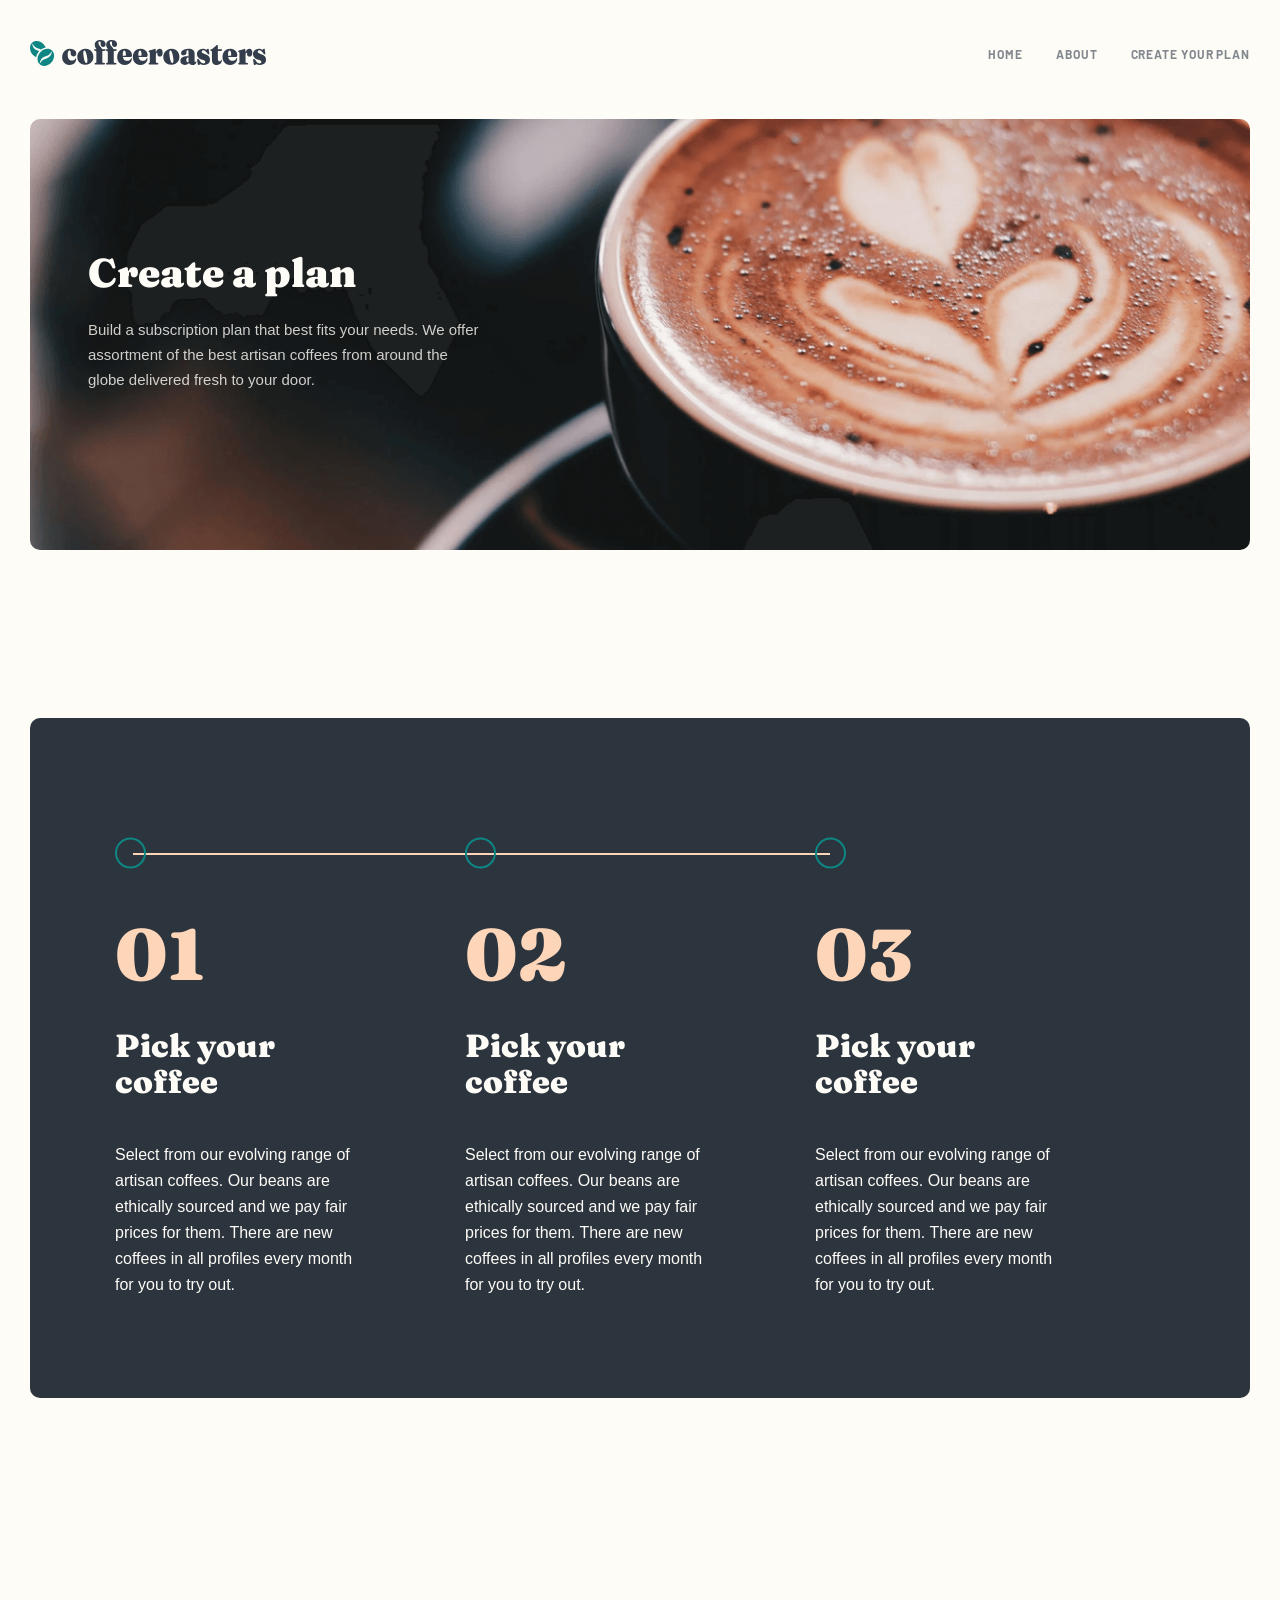
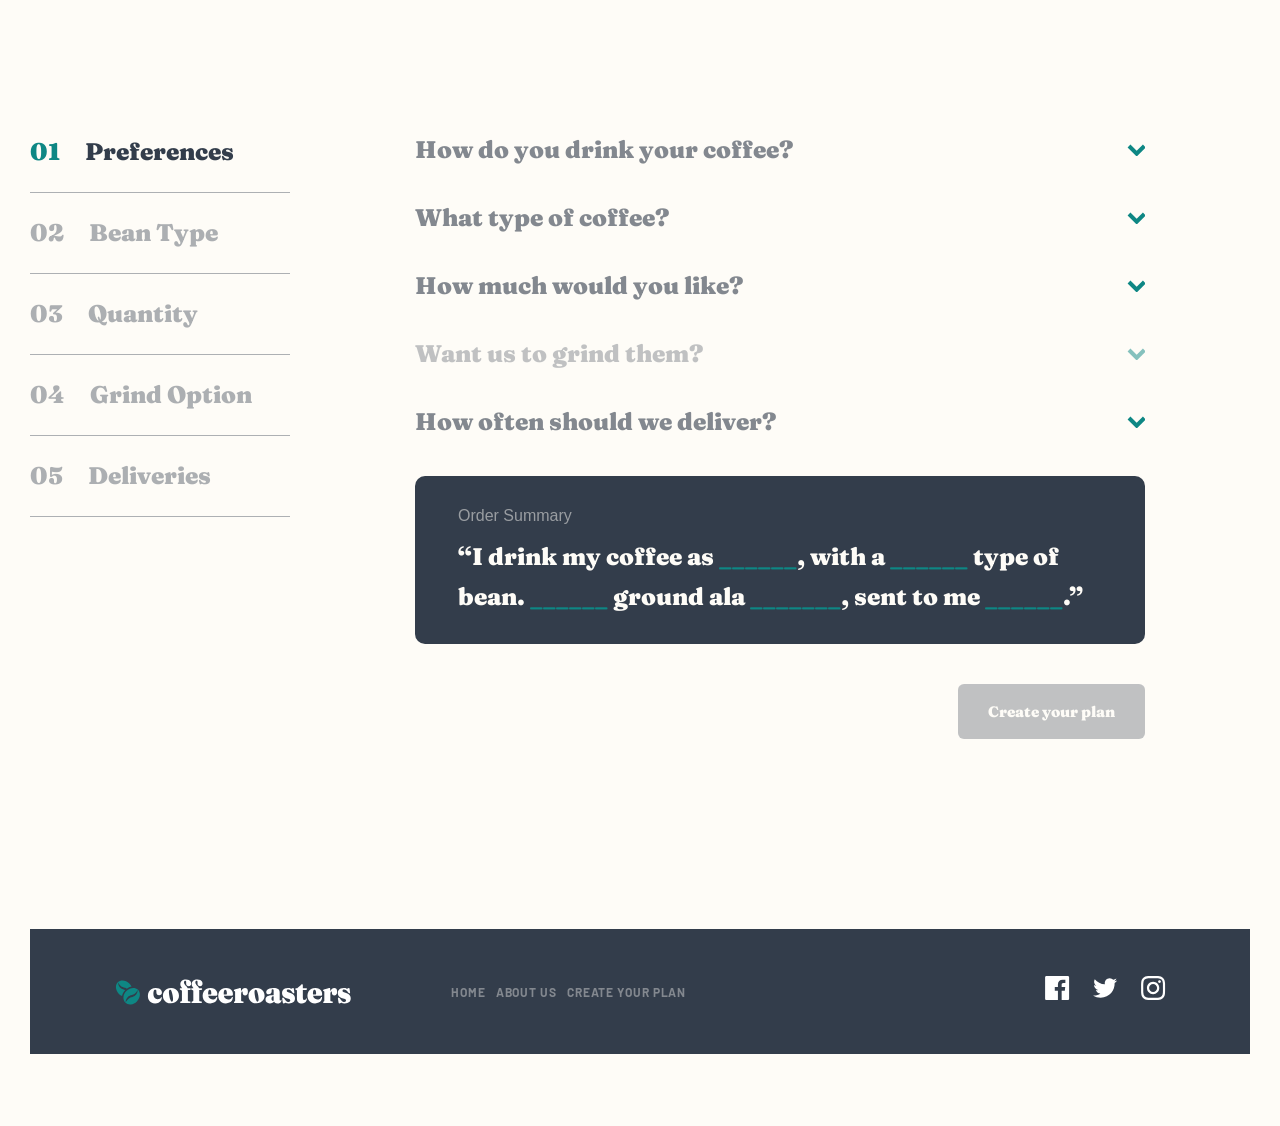
==== commit 23dd4e51: "some drawback were fixed" ====
--- a/plan.html
+++ b/plan.html
@@ -78,26 +78,26 @@
         <section class="order-nav">
           <ol class="order-nav__list">
             <li class="order-nav__item order-nav__item--active">
-              <a class="order-nav__link " href="#">Preferences</a>
+              <a class="order-nav__link " href="#howyoudrink">Preferences</a>
             </li>
             <li class="order-nav__item ">
-              <a class="order-nav__link" href="#">Bean Type</a>
+              <a class="order-nav__link" href="#typeofcoffee">Bean Type</a>
             </li>
             <li class="order-nav__item ">
-              <a class="order-nav__link" href="#">Quantity</a>
+              <a class="order-nav__link" href="#quantity">Quantity</a>
             </li>
             <li class="order-nav__item ">
-              <a class="order-nav__link" href="#">Grind Option</a>
+              <a class="order-nav__link" href="#gridoption">Grind Option</a>
             </li>
             <li class="order-nav__item ">
-              <a class="order-nav__link" href="#">Deliveries</a>
+              <a class="order-nav__link" href="#deliveries">Deliveries</a>
             </li>
           </ol>
         </section>
           <!-- FORM ORDER -->
-          <form class="order-form " action="https://echo.htmlacademy.ru" method="POST">
+          <form class="order-form" id="order-form" action="https://echo.htmlacademy.ru" method="POST">
             <!-- order section input radio -->
-            <section class="order-section ">
+            <section id="howyoudrink" class="order-section ">
               <div class="order-section-top">
                 <h3 class="order-section__heading">How do you drink your coffee?</h3>
                 <button class="order-section-toggler " type="button"></button>
@@ -142,7 +142,7 @@
             </section>
 
             <!-- order section input radio -->
-            <section class="order-section js-order-section--active">
+            <section id="typeofcoffee" class="order-section js-order-section--active">
               <div class="order-section-top">
                 <h3 class="order-section__heading">What type of coffee?</h3>
                 <button class="order-section-toggler js-order-section-toggler" type="button"></button>
@@ -187,7 +187,7 @@
             </section>
 
             <!-- order section input radio -->
-            <section class="order-section js-order-section--active">
+            <section id="#quantity" class="order-section js-order-section--active">
               <div class="order-section-top">
                 <h3 class="order-section__heading">How much would you like?</h3>
                 <button class="order-section-toggler js-order-section-toggler" type="button"></button>
@@ -231,7 +231,7 @@
               </ul>
             </section>
             <!-- order section input radio -->
-            <section class="order-section order-section-disabled js-order-section--active">
+            <section id="#gridoption" class="order-section order-section-disabled js-order-section--active">
               <div class="order-section-top">
                 <h3 class="order-section__heading">Want us to grind them?</h3>
                 <button class="order-section-toggler js-order-section-toggler" type="button" disabled></button>
@@ -276,7 +276,7 @@
             </section>
 
             <!-- order section input radio -->
-            <section class="order-section js-order-section--active">
+            <section id="#deliveries" class="order-section js-order-section--active">
               <div class="order-section-top">
                 <h3 class="order-section__heading">How often should we deliver?</h3>
                 <button class="order-section-toggler js-order-section-toggler" type="button"></button>
@@ -322,12 +322,12 @@
 
             <div class="order-summary">
               <p class="order-summarry-text">Order Summary</p>
-              <q class="order-summary__content">I drink my coffee as <span>Filter</span>, with a <span>Decaf</span> type
-                of bean. <span>250g</span> ground ala <span>Cafetiére</span>, sent to me <span>Every Week</span>.</q>
+              <q class="order-summary__content">I drink my coffee as <span>______</span>, with a <span>______</span> type
+                of bean. <span>______</span> ground ala <span>_______</span>, sent to me <span>______</span>.</q>
             </div>
 
             <div class="order-submit-box">
-              <button class="btn btn--primary" type="submit">Create your plan</button>
+              <a class="btn btn--primary btn-create">Create your plan</a>
             </div>
           </form>
 
@@ -385,6 +385,23 @@
     </footer>
   </div>
 
+  <section class="order-modal">
+    <div class="order-modal__wrapper">
+      <div class="order-modal-top">
+        <h2 class="order-modal__heading">Order Summary</h2>
+      </div>
+      <div class="order-modal_box">
+        <q class="order-modal__content">I drink my coffee as <span>Filter</span>, with a <span>Decaf</span> type
+          of bean. <span>250g</span> ground ala <span>Cafetiére</span>, sent to me <span>Every Week</span>.</q>
+
+        <p class="order-modal__info">Is this correct? You can proceed to checkout or go back to plan selection if something is off. Subscription
+        discount codes can also be redeemed at the checkout.
+        </p>
+        <button class="btn btn--primary btn--checkout" form="order-form" type="submit">Checkout - <span>$14.00 / mo</span></a>
+      </div>
+    </div>
+  </section>
+
   <script src="js/main.js"></script>
 </body>
 
--- a/css/styles.css
+++ b/css/styles.css
@@ -475,6 +475,7 @@
 
 .work-process__item {
   counter-increment: steps;
+
 }
 
 .work-process__item:not(:last-child) {
@@ -521,6 +522,10 @@
 
 .btn-work--process{
   margin-top: 64px;
+}
+
+.work-process__link-box {
+  text-align-last: center;
 }
 
 /* FOOTER */
@@ -857,7 +862,6 @@
 
 
 
-
   /* ===============    MOBILE ORDER     =================== */
   .order {
     padding-top: 120px;
@@ -1022,10 +1026,84 @@
     opacity: 0.5;
   }
 
+  .order-modal {
+    display: none;
+  }
+
+  .order-modal--active{
+    display: block;
+    position: fixed;
+    top: 0;
+    z-index: 10;
+    overflow: auto;
+    width: 100%;
+    height: 100%;
+    padding: 35px 24px;
+    background-color: rgba(2, 2, 2, 0.507);
+  }
+  .order-modal__wrapper {
+    background-color: var(--light-grey-bg);
+  }
+
+  .order-modal-top {
+    padding: 24px;
+    background-color: var(--dark-grey-blue);
+  }
+
+  .order-modal__heading {
+    margin: 0;
+    color: var(--light-grey-bg);
+    font-family: var(--secondary-font);
+  }
+
+  .order-modal_box {
+    padding: 24px;
+    margin-bottom: 20px;
+    background-color: var(--light-grey-bg);
+  }
+
+  .order-modal__content{
+    margin: 0;
+    font-weight: 900;
+    font-size: 24px;
+    line-height: 40px;
+    color: var(--grey);
+    font-family: var(--secondary-font);
+  }
+  .order-modal__content span{
+    color: var(--dark-cyan);
+  }
+
+  .order-modal__info{
+    font-size: 15px;
+    line-height: 25px;
+    color: #333D4B;
+    opacity: 0.8;
+  }
+
+  .order-summary__content {}
+
+  .btn--checkout{
+
+    width: 100%;
+  }
+
 
 @media  only screen and (min-width: 540px) {
   .hero{
     background-position: center top;
+  }
+
+  .hero__inner{
+    text-align: left;
+    max-width: 70%;
+  }
+
+  .hero__heading{
+  }
+
+  .hero__info{
+    text-align: left;
   }
 
   .collection__item{
@@ -1045,6 +1123,45 @@
     margin-bottom: 0;
     margin-right: 35px;
   }
+
+  /* ITEM FEATURE */
+
+  .features__item{
+    padding: 30px;
+  }
+
+  .item-feature{
+    flex-direction: row;
+    align-items: center;
+  }
+
+
+  .item-feature::before{
+    margin-bottom: 0;
+    margin-right: 20px;
+  }
+
+  .item-feature__box{
+    text-align: left;
+
+  }
+
+  .item-feature__heading{
+    margin-bottom: 16px;
+  }
+
+  .item-feature__info{
+    padding: 0;
+  }
+
+
+  /* WORK PROCESS */
+  .work-process__item{
+    padding-left: 40px;
+    padding-right: 40px;
+  }
+
+
 }
 
 @media only screen and (min-width: 768px){
@@ -1284,7 +1401,7 @@
    }
 
    .work-process__heading {
-     margin-bottom: 120px;
+     margin-bottom: 40px;
      text-align: left;
    }
 
@@ -1299,6 +1416,7 @@
 
    .work-process__item:not(:last-child) {
      padding-right: 10px;
+     margin-bottom: 0;
    }
 
    .work-process__item:not(:last-child):before {
@@ -1306,7 +1424,7 @@
      position: absolute;
      top: -65px;
      left: 0;
-     right: 0;
+     right: -15px;
      height: 2px;
      background-color: var(--pale-orange);
      display: block;
@@ -1340,6 +1458,15 @@
      display: block;
    }
 
+   .work-process__link-box{
+     text-align: left;
+     text-align-last: left;
+   }
+
+   .work-process__item{
+     padding-left: 0;
+   }
+
 
   /* FOOTER TABLET */
   .footer{
@@ -1522,10 +1649,31 @@
     min-height: 250px;
     padding: 32px 25px;
   }
-
+  .order-section__heading{
+    width: auto;
+  }
   .order-summary{
     padding: 27px  43px;
     margin-bottom: 40px;
+  }
+
+  .work-process__link-box{
+    text-align: left;
+  }
+
+
+  /* ORDER MODAL  TABLET*/
+
+  .order-modal--active{
+    padding: 210px 110px;
+  }
+
+  .order-modal-top{
+    padding: 48px 56px;
+  }
+
+  .order-modal_box{
+    padding: 56px;
   }
 
    @media only screen and (-webkit-min-device-pixel-ratio: 2),
@@ -1978,6 +2126,40 @@
     background-color: #E2DEDB;
   }
 
+  .order-summary{
+    width: 730px;
+  }
+
+  .btn-create{
+    /* pointer-events: none; */
+    background-color: var(--grey);
+    opacity: 0.5;
+  }
+
+
+  /* ORDER MODAL  TABLET*/
+
+  .order-modal--active {
+    /* margin: auto; */
+    padding: 0px;
+    padding-top: 200px;
+    overflow: hidden;
+  }
+
+  .order-modal__wrapper{
+
+    margin: auto;
+  }
+  .order-modal-top {
+    padding: 48px 56px;
+  }
+
+  .order-modal_box {
+    padding: 56px;
+  }
+  .order-modal__wrapper{
+    width: 540px;
+  }
 
    @media only screen and (-webkit-min-device-pixel-ratio: 2),
    only screen and (min--moz-device-pixel-ratio: 2),
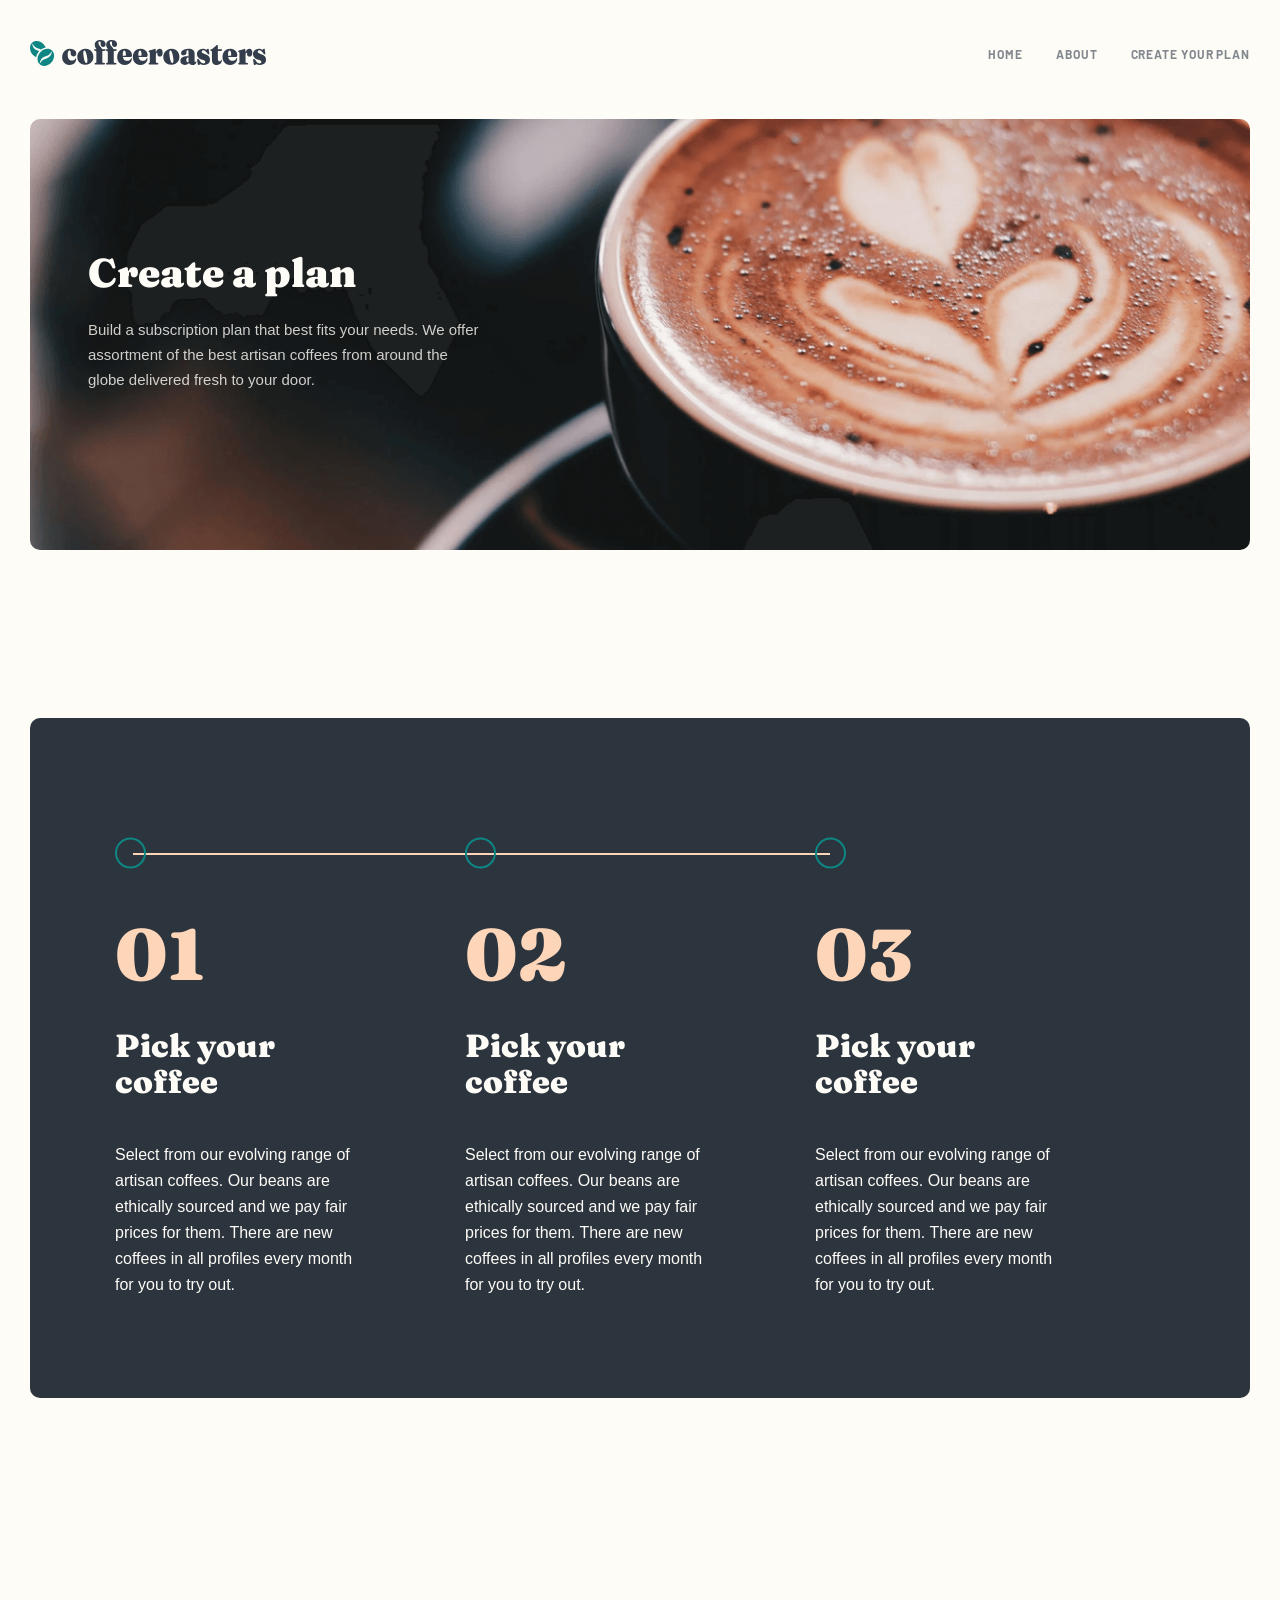
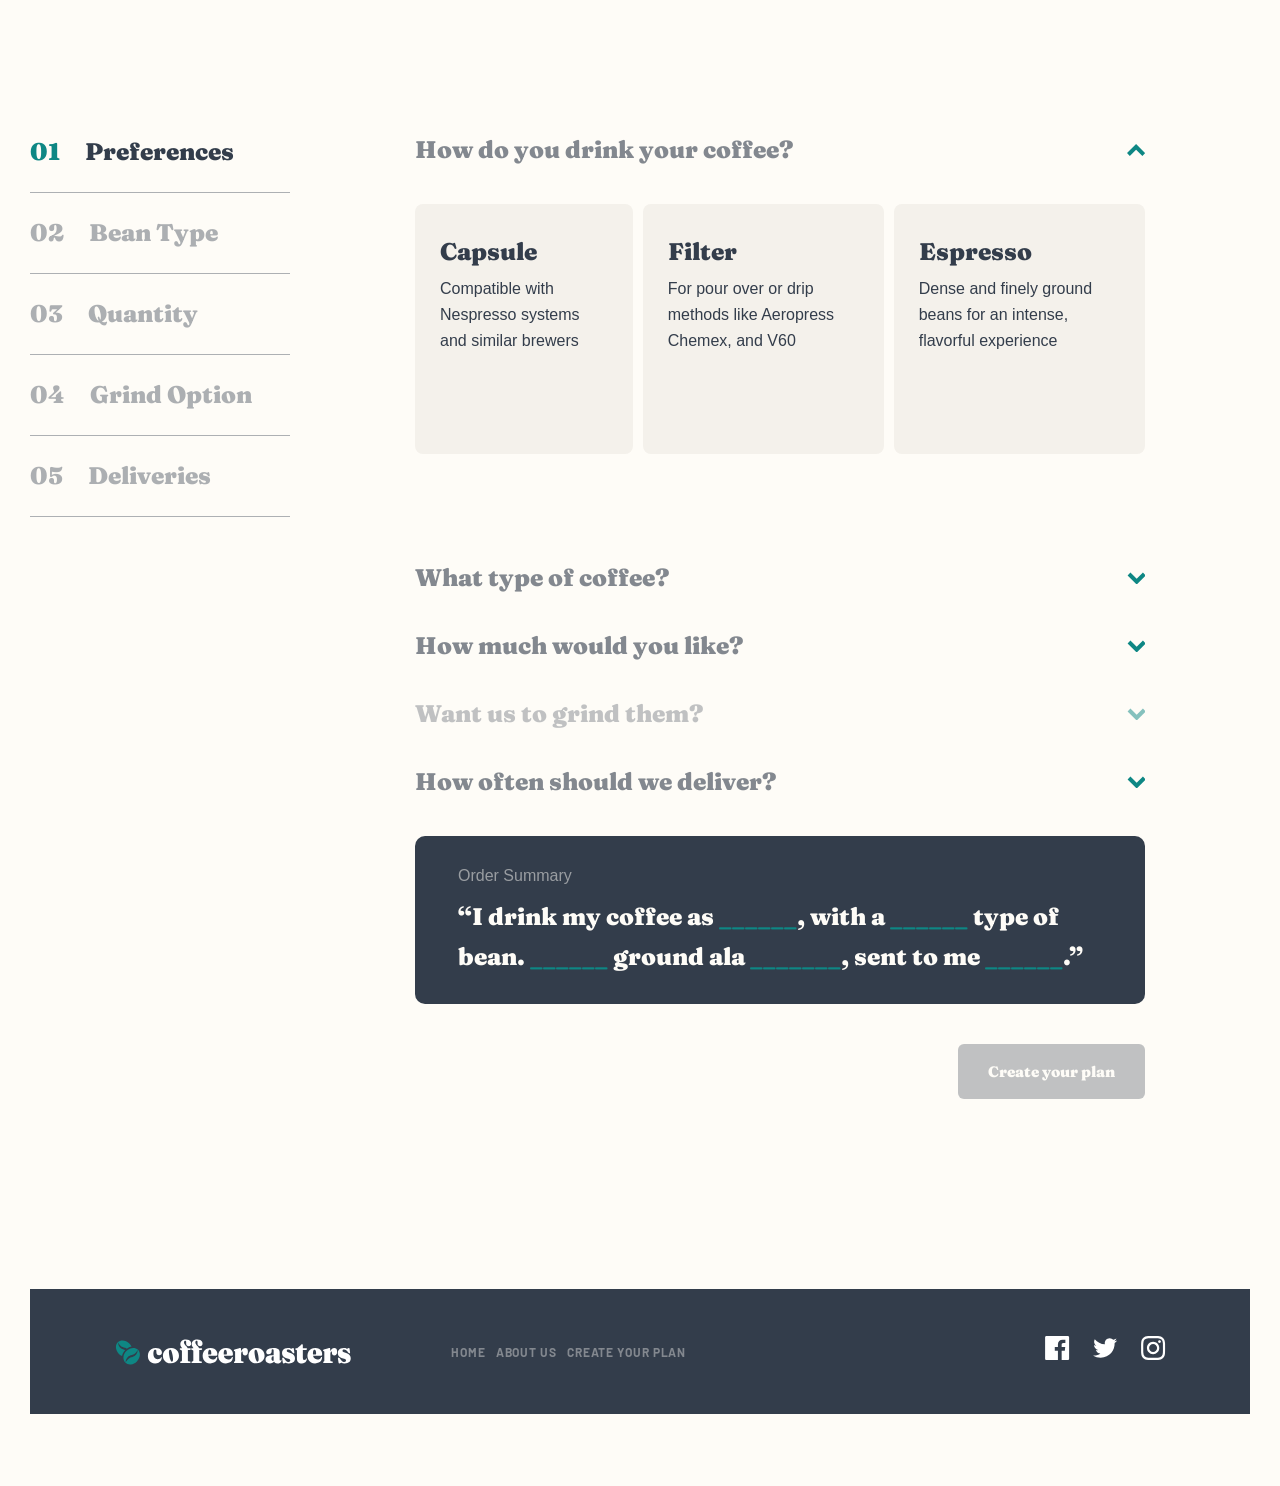
==== commit a3bc79ec: "active classs was added to order section" ====
--- a/plan.html
+++ b/plan.html
@@ -97,7 +97,7 @@
           <!-- FORM ORDER -->
           <form class="order-form" id="order-form" action="https://echo.htmlacademy.ru" method="POST">
             <!-- order section input radio -->
-            <section id="howyoudrink" class="order-section ">
+            <section id="howyoudrink" class="order-section order-section--active">
               <div class="order-section-top">
                 <h3 class="order-section__heading">How do you drink your coffee?</h3>
                 <button class="order-section-toggler " type="button"></button>
